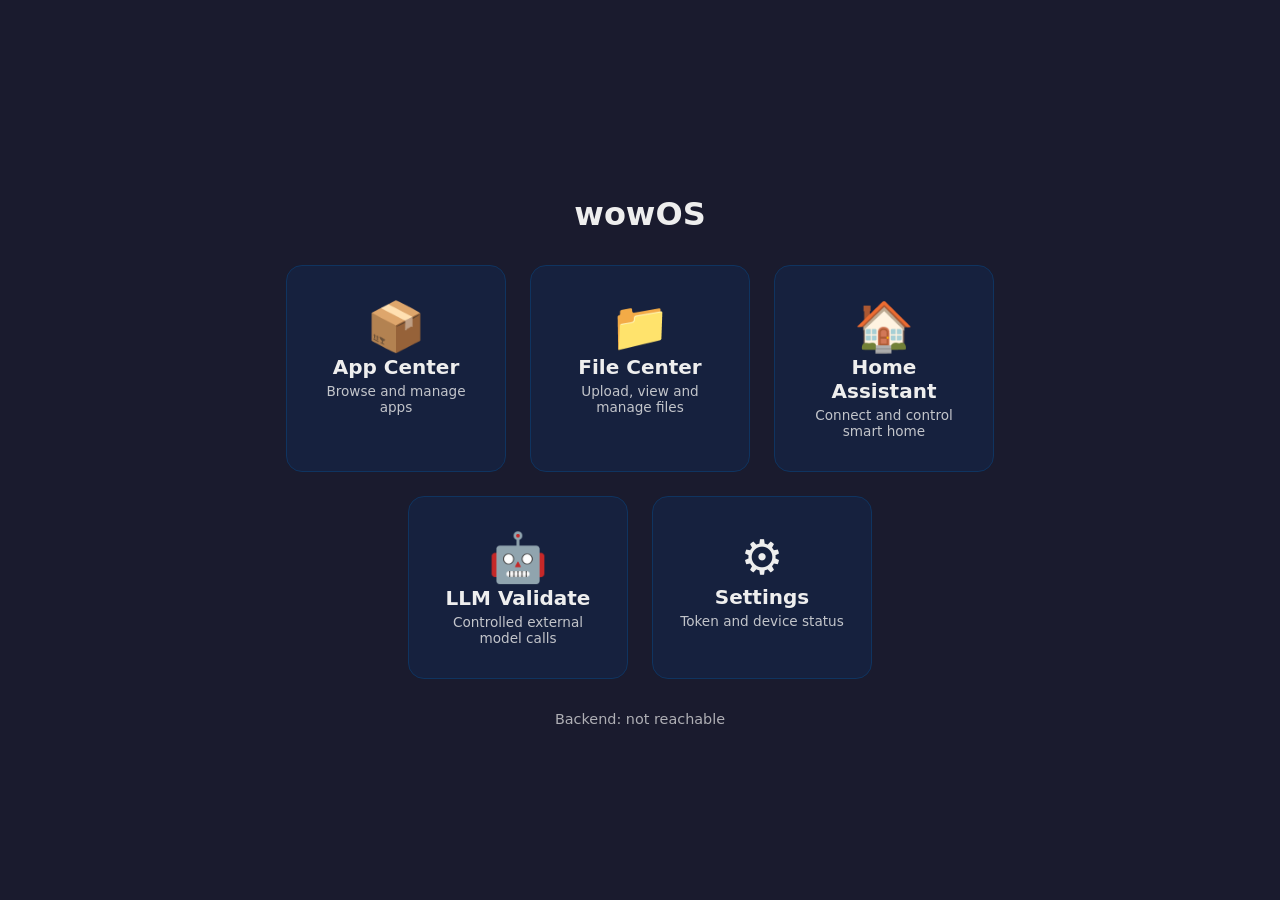
==== ui/launcher/index.html @ 6d8ffd3a "feat: wowOS 1.0 plan - data底座/文件中心/HA/LLM/Launcher Made-with: Cursor" ====
<!DOCTYPE html>
<html lang="en">
<head>
  <meta charset="UTF-8">
  <meta name="viewport" content="width=device-width, initial-scale=1">
  <title>wowOS Home</title>
  <style>
    * { box-sizing: border-box; }
    body { margin: 0; font-family: system-ui, sans-serif; background: #1a1b2e; color: #eee; min-height: 100vh; display: flex; flex-direction: column; align-items: center; justify-content: center; padding: 2rem; }
    h1 { font-size: 2rem; margin-bottom: 2rem; font-weight: 600; }
    .cards { display: flex; flex-wrap: wrap; gap: 1.5rem; justify-content: center; max-width: 900px; }
    .card { display: block; width: 220px; padding: 2rem 1.5rem; background: #16213e; border-radius: 16px; text-decoration: none; color: inherit; text-align: center; transition: transform .15s, box-shadow .15s; border: 1px solid #0f3460; }
    .card:hover, .card:focus { transform: scale(1.03); box-shadow: 0 8px 24px rgba(0,0,0,.4); }
    .card .icon { font-size: 3rem; margin-bottom: 0.5rem; }
    .card .label { font-size: 1.25rem; font-weight: 600; }
    .card .hint { font-size: 0.85rem; opacity: .8; margin-top: 0.25rem; }
    .status { margin-top: 2rem; font-size: 0.9rem; opacity: .7; }
  </style>
</head>
<body>
  <h1>wowOS</h1>
  <div class="cards">
    <a class="card" href="/app-center">
      <span class="icon">📦</span>
      <div class="label">App Center</div>
      <div class="hint">Browse and manage apps</div>
    </a>
    <a class="card" href="/file-center">
      <span class="icon">📁</span>
      <div class="label">File Center</div>
      <div class="hint">Upload, view and manage files</div>
    </a>
    <a class="card" href="/home">
      <span class="icon">🏠</span>
      <div class="label">Home Assistant</div>
      <div class="hint">Connect and control smart home</div>
    </a>
    <a class="card" href="/llm">
      <span class="icon">🤖</span>
      <div class="label">LLM Validate</div>
      <div class="hint">Controlled external model calls</div>
    </a>
    <a class="card" href="/settings">
      <span class="icon">⚙️</span>
      <div class="label">Settings</div>
      <div class="hint">Token and device status</div>
    </a>
  </div>
  <div class="status" id="status">Backend: checking…</div>
  <script>
    fetch('/api/proxy/health').then(r => r.json()).then(d => {
      document.getElementById('status').textContent = d.status === 'ok' ? 'Backend: connected' : 'Backend: unknown';
    }).catch(() => {
      document.getElementById('status').textContent = 'Backend: not reachable';
    });
  </script>
</body>
</html>
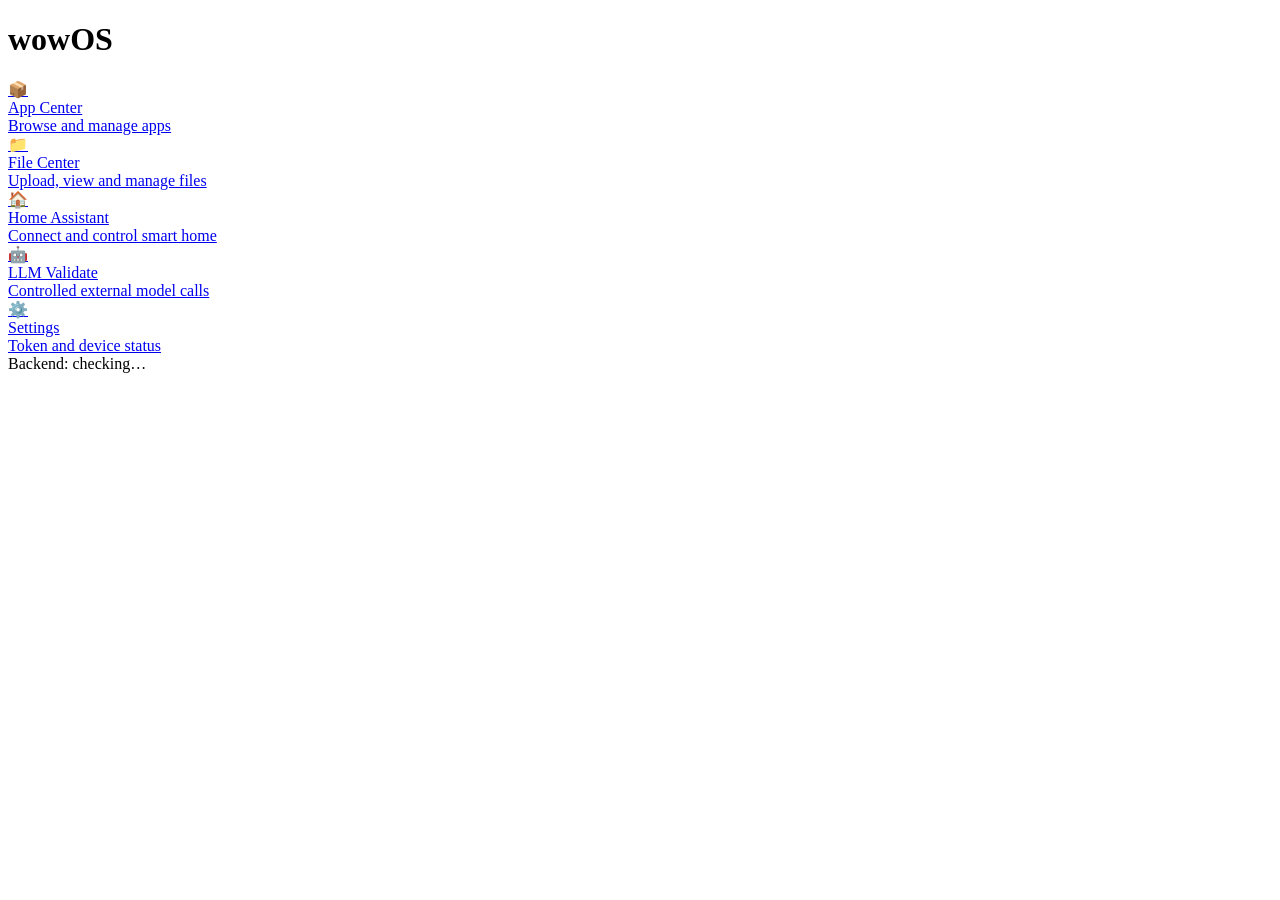
==== commit 2cc401ba: "docs: align with wowOS v1 doc - files/upload API, style.css/app.js, launcher service, redact 地址/姓名 M" ====
--- a/ui/launcher/index.html
+++ b/ui/launcher/index.html
@@ -4,18 +4,7 @@
   <meta charset="UTF-8">
   <meta name="viewport" content="width=device-width, initial-scale=1">
   <title>wowOS Home</title>
-  <style>
-    * { box-sizing: border-box; }
-    body { margin: 0; font-family: system-ui, sans-serif; background: #1a1b2e; color: #eee; min-height: 100vh; display: flex; flex-direction: column; align-items: center; justify-content: center; padding: 2rem; }
-    h1 { font-size: 2rem; margin-bottom: 2rem; font-weight: 600; }
-    .cards { display: flex; flex-wrap: wrap; gap: 1.5rem; justify-content: center; max-width: 900px; }
-    .card { display: block; width: 220px; padding: 2rem 1.5rem; background: #16213e; border-radius: 16px; text-decoration: none; color: inherit; text-align: center; transition: transform .15s, box-shadow .15s; border: 1px solid #0f3460; }
-    .card:hover, .card:focus { transform: scale(1.03); box-shadow: 0 8px 24px rgba(0,0,0,.4); }
-    .card .icon { font-size: 3rem; margin-bottom: 0.5rem; }
-    .card .label { font-size: 1.25rem; font-weight: 600; }
-    .card .hint { font-size: 0.85rem; opacity: .8; margin-top: 0.25rem; }
-    .status { margin-top: 2rem; font-size: 0.9rem; opacity: .7; }
-  </style>
+  <link rel="stylesheet" href="/launcher/style.css">
 </head>
 <body>
   <h1>wowOS</h1>
@@ -47,12 +36,6 @@
     </a>
   </div>
   <div class="status" id="status">Backend: checking…</div>
-  <script>
-    fetch('/api/proxy/health').then(r => r.json()).then(d => {
-      document.getElementById('status').textContent = d.status === 'ok' ? 'Backend: connected' : 'Backend: unknown';
-    }).catch(() => {
-      document.getElementById('status').textContent = 'Backend: not reachable';
-    });
-  </script>
+  <script src="/launcher/app.js"></script>
 </body>
 </html>
